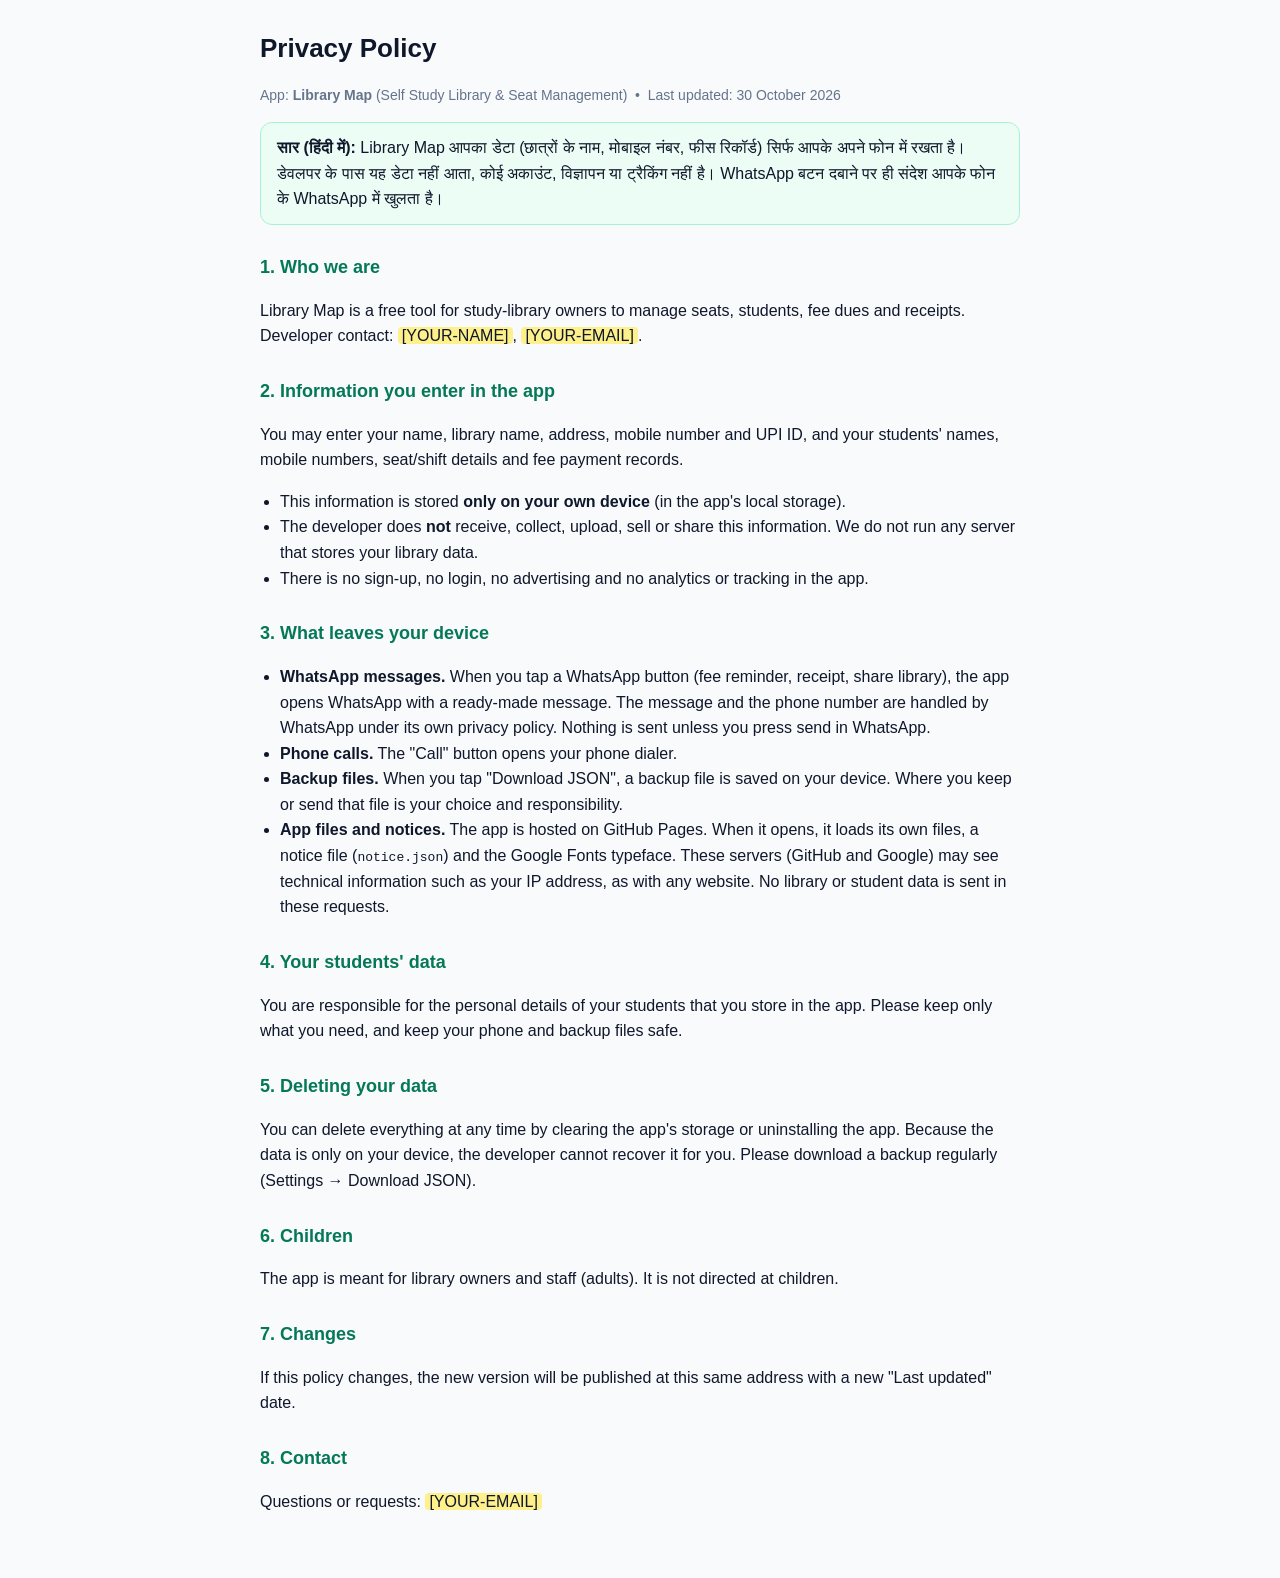
==== privacy.html @ bf0eb0e3 "Add files via upload" ====
<!DOCTYPE html>
<html lang="en">
<head>
<meta charset="UTF-8">
<meta name="viewport" content="width=device-width, initial-scale=1.0">
<title>Privacy Policy — Library Map</title>
<style>
  body { font-family: -apple-system, BlinkMacSystemFont, "Segoe UI", Roboto, sans-serif; line-height: 1.6; color: #0f172a; max-width: 760px; margin: 0 auto; padding: 20px 16px 48px; background: #f8fafc; }
  h1 { font-size: 26px; margin: 8px 0 4px; }
  h2 { font-size: 18px; margin-top: 28px; color: #047857; }
  .muted { color: #64748b; font-size: 14px; }
  .box { background: #ecfdf5; border: 1px solid #a7f3d0; border-radius: 12px; padding: 12px 16px; margin: 16px 0; }
  .todo { background: #fef08a; padding: 0 4px; border-radius: 4px; }
  ul { padding-left: 20px; }
</style>
</head>
<body>
<h1>Privacy Policy</h1>
<p class="muted">App: <strong>Library Map</strong> (Self Study Library &amp; Seat Management) &nbsp;•&nbsp; Last updated: 30 October 2026</p>

<div class="box">
  <strong>सार (हिंदी में):</strong> Library Map आपका डेटा (छात्रों के नाम, मोबाइल नंबर, फीस रिकॉर्ड) सिर्फ आपके अपने फोन में रखता है। डेवलपर के पास यह डेटा नहीं आता, कोई अकाउंट, विज्ञापन या ट्रैकिंग नहीं है। WhatsApp बटन दबाने पर ही संदेश आपके फोन के WhatsApp में खुलता है।
</div>

<h2>1. Who we are</h2>
<p>Library Map is a free tool for study-library owners to manage seats, students, fee dues and receipts. Developer contact: <span class="todo">[YOUR-NAME]</span>, <span class="todo">[YOUR-EMAIL]</span>.</p>

<h2>2. Information you enter in the app</h2>
<p>You may enter your name, library name, address, mobile number and UPI ID, and your students' names, mobile numbers, seat/shift details and fee payment records.</p>
<ul>
  <li>This information is stored <strong>only on your own device</strong> (in the app's local storage).</li>
  <li>The developer does <strong>not</strong> receive, collect, upload, sell or share this information. We do not run any server that stores your library data.</li>
  <li>There is no sign-up, no login, no advertising and no analytics or tracking in the app.</li>
</ul>

<h2>3. What leaves your device</h2>
<ul>
  <li><strong>WhatsApp messages.</strong> When you tap a WhatsApp button (fee reminder, receipt, share library), the app opens WhatsApp with a ready-made message. The message and the phone number are handled by WhatsApp under its own privacy policy. Nothing is sent unless you press send in WhatsApp.</li>
  <li><strong>Phone calls.</strong> The "Call" button opens your phone dialer.</li>
  <li><strong>Backup files.</strong> When you tap "Download JSON", a backup file is saved on your device. Where you keep or send that file is your choice and responsibility.</li>
  <li><strong>App files and notices.</strong> The app is hosted on GitHub Pages. When it opens, it loads its own files, a notice file (<code>notice.json</code>) and the Google Fonts typeface. These servers (GitHub and Google) may see technical information such as your IP address, as with any website. No library or student data is sent in these requests.</li>
</ul>

<h2>4. Your students' data</h2>
<p>You are responsible for the personal details of your students that you store in the app. Please keep only what you need, and keep your phone and backup files safe.</p>

<h2>5. Deleting your data</h2>
<p>You can delete everything at any time by clearing the app's storage or uninstalling the app. Because the data is only on your device, the developer cannot recover it for you. Please download a backup regularly (Settings → Download JSON).</p>

<h2>6. Children</h2>
<p>The app is meant for library owners and staff (adults). It is not directed at children.</p>

<h2>7. Changes</h2>
<p>If this policy changes, the new version will be published at this same address with a new "Last updated" date.</p>

<h2>8. Contact</h2>
<p>Questions or requests: <span class="todo">[YOUR-EMAIL]</span></p>
</body>
</html>
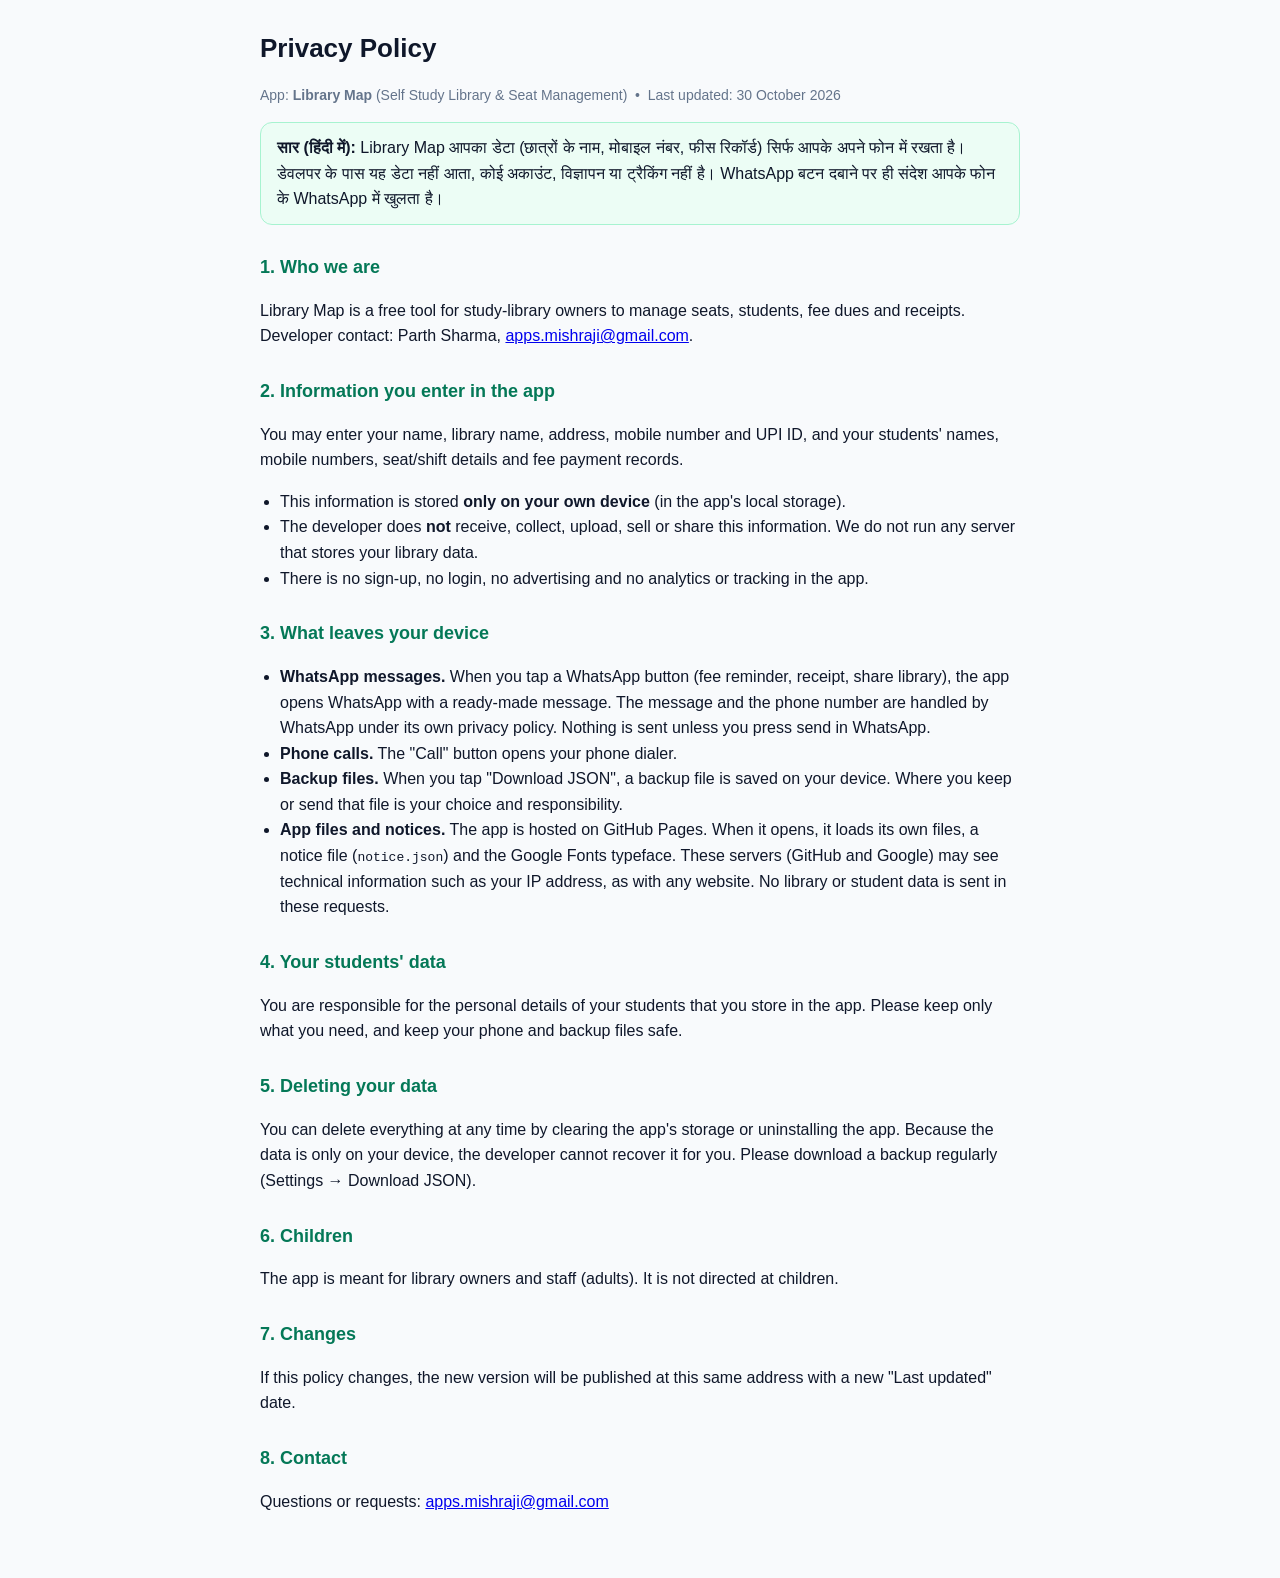
==== commit 367ec1e8: "Add files via upload" ====
--- a/privacy.html
+++ b/privacy.html
@@ -23,7 +23,7 @@
 </div>
 
 <h2>1. Who we are</h2>
-<p>Library Map is a free tool for study-library owners to manage seats, students, fee dues and receipts. Developer contact: <span class="todo">[YOUR-NAME]</span>, <span class="todo">[YOUR-EMAIL]</span>.</p>
+<p>Library Map is a free tool for study-library owners to manage seats, students, fee dues and receipts. Developer contact: Parth Sharma, <a href="mailto:apps.mishraji@gmail.com">apps.mishraji@gmail.com</a>.</p>
 
 <h2>2. Information you enter in the app</h2>
 <p>You may enter your name, library name, address, mobile number and UPI ID, and your students' names, mobile numbers, seat/shift details and fee payment records.</p>
@@ -54,6 +54,6 @@
 <p>If this policy changes, the new version will be published at this same address with a new "Last updated" date.</p>
 
 <h2>8. Contact</h2>
-<p>Questions or requests: <span class="todo">[YOUR-EMAIL]</span></p>
+<p>Questions or requests: <a href="mailto:apps.mishraji@gmail.com">apps.mishraji@gmail.com</a></p>
 </body>
 </html>
